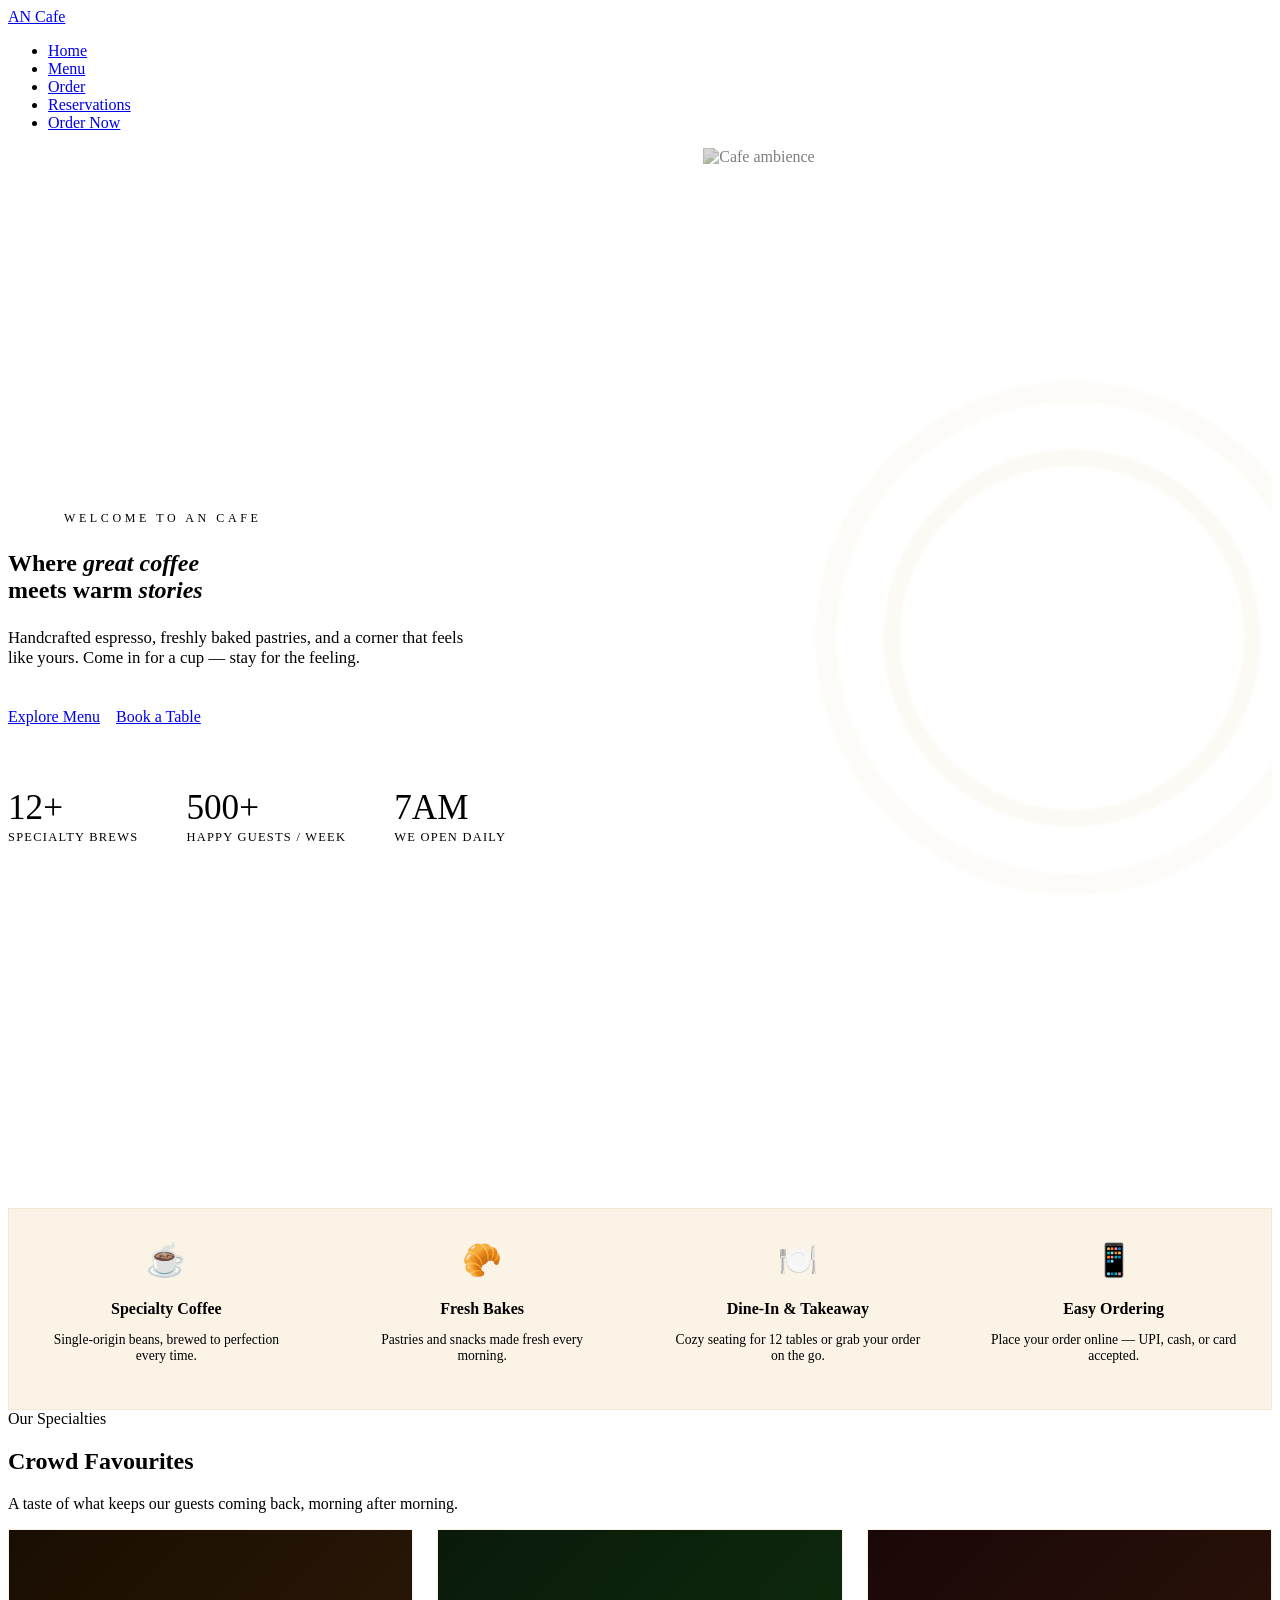
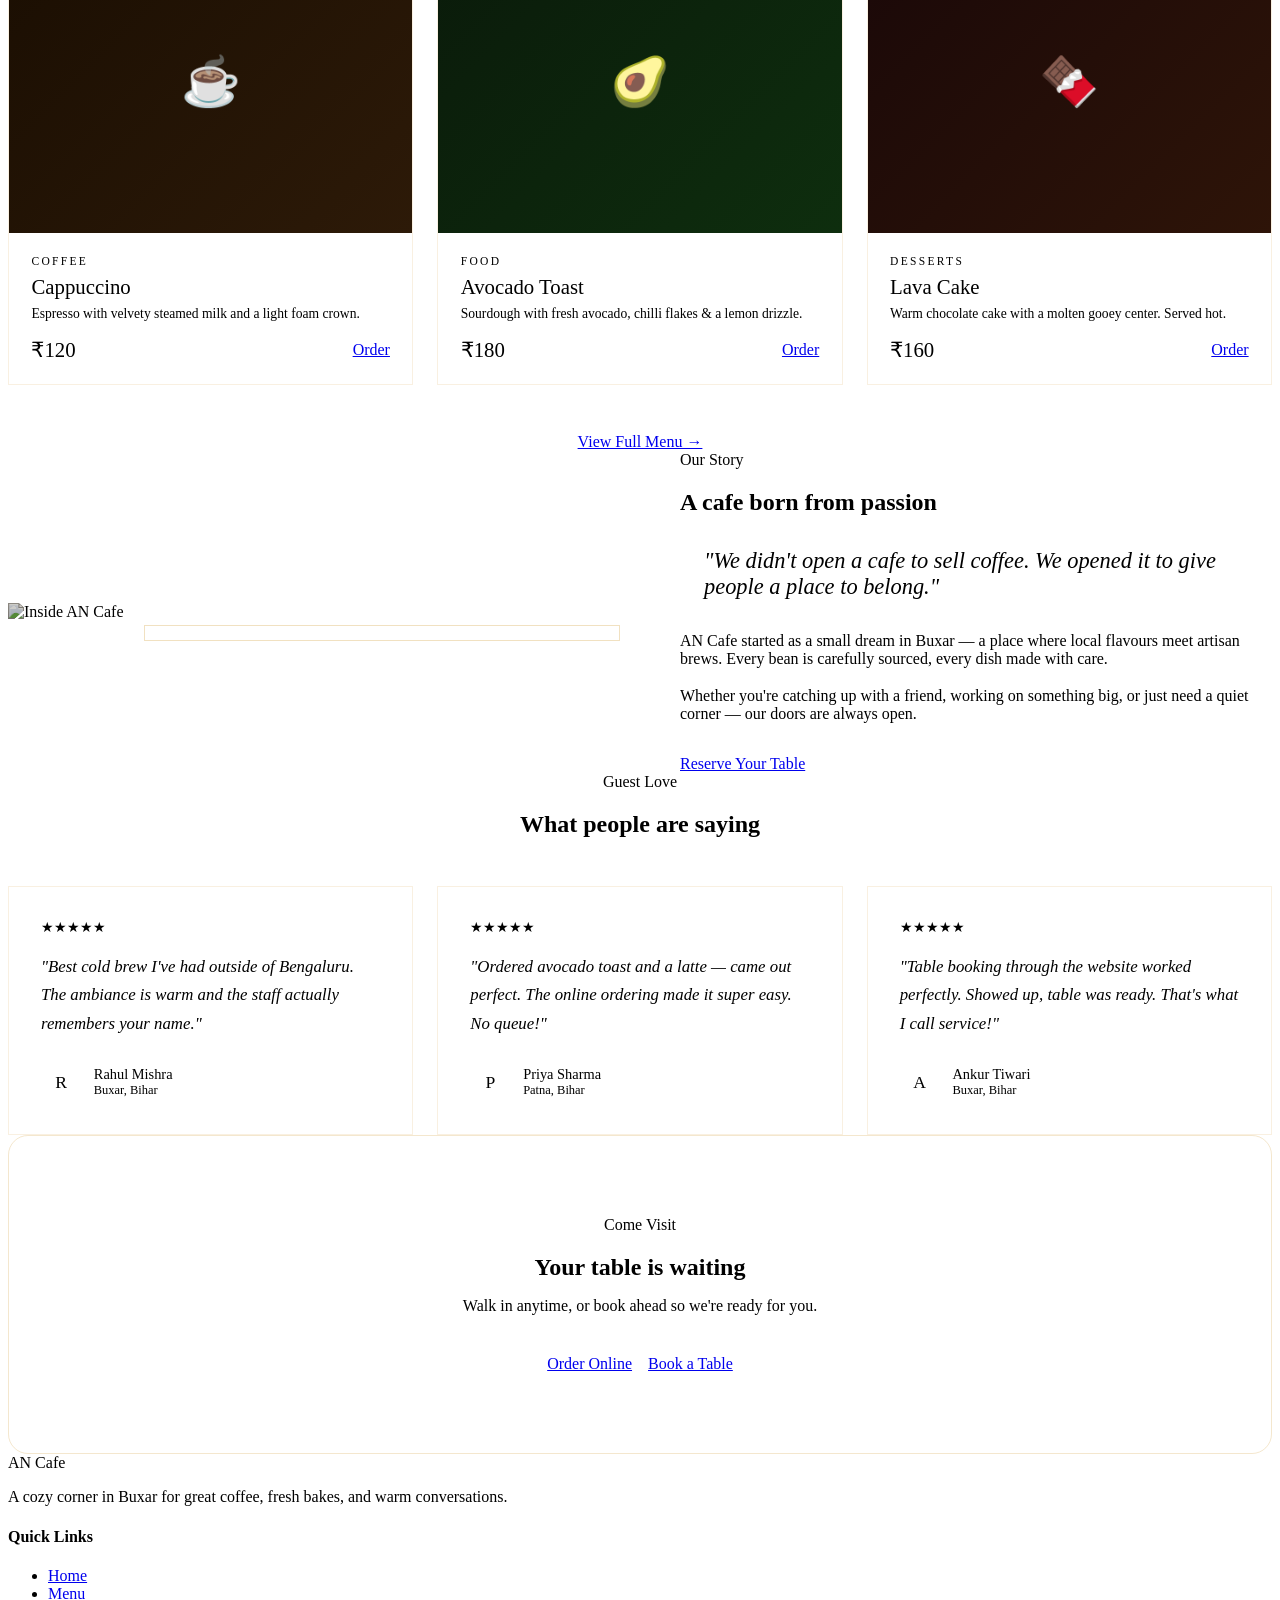
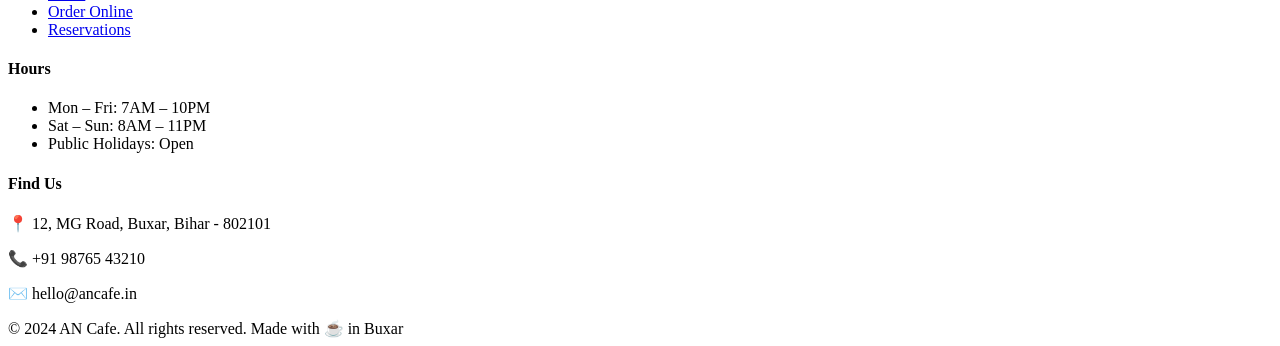
==== index.html @ 09d5941f "Add initial HTML structure for AN Cafe website" ====
<!DOCTYPE html>
<html lang="en">
<head>
  <meta charset="UTF-8" />
  <meta name="viewport" content="width=device-width, initial-scale=1.0" />
  <title>AN Cafe — Every Sip Tells a Story</title>
  <meta name="description" content="AN Cafe — Premium coffee, freshly baked pastries, warm ambience." />
  <link rel="stylesheet" href="css/style.css" />
  <style>
    /* ── Hero ─────────────────────────────────────────────── */
    .hero {
      min-height: 100vh;
      display: flex;
      align-items: center;
      position: relative;
      overflow: hidden;
      padding-top: 5rem;
    }

    .hero-bg {
      position: absolute;
      inset: 0;
      background:
        radial-gradient(ellipse 80% 60% at 60% 40%, rgba(200, 134, 10, 0.08) 0%, transparent 70%),
        radial-gradient(ellipse 50% 80% at 10% 80%, rgba(107, 58, 31, 0.15) 0%, transparent 60%),
        var(--bg-dark);
      z-index: 0;
    }

    /* Floating coffee rings decoration */
    .hero-bg::after {
      content: '';
      position: absolute;
      width: 600px; height: 600px;
      right: -100px; top: 50%;
      transform: translateY(-50%);
      background:
        radial-gradient(circle at 50% 50%, transparent 40%, rgba(200,134,10,0.04) 41%, rgba(200,134,10,0.04) 44%, transparent 45%),
        radial-gradient(circle at 50% 50%, transparent 55%, rgba(200,134,10,0.03) 56%, rgba(200,134,10,0.03) 60%, transparent 61%),
        radial-gradient(circle at 50% 50%, transparent 70%, rgba(200,134,10,0.02) 71%, rgba(200,134,10,0.02) 76%, transparent 77%);
      border-radius: 50%;
    }

    .hero-content {
      position: relative;
      z-index: 1;
      max-width: 640px;
    }

    .hero-eyebrow {
      display: flex;
      align-items: center;
      gap: 1rem;
      margin-bottom: 1.5rem;
    }

    .hero-eyebrow span {
      font-size: 0.75rem;
      font-weight: 500;
      letter-spacing: 0.3em;
      text-transform: uppercase;
      color: var(--gold);
    }

    .hero-eyebrow::before {
      content: '';
      display: block;
      width: 40px; height: 1px;
      background: var(--gold);
    }

    .hero h1 {
      margin-bottom: 1.5rem;
    }

    .hero h1 em {
      font-style: italic;
      color: var(--gold);
    }

    .hero-desc {
      font-size: 1.05rem;
      margin-bottom: 2.5rem;
      max-width: 480px;
    }

    .hero-actions {
      display: flex;
      gap: 1rem;
      flex-wrap: wrap;
      margin-bottom: 4rem;
    }

    .hero-stats {
      display: flex;
      gap: 3rem;
    }

    .hero-stat {}
    .hero-stat .number {
      font-family: var(--font-serif);
      font-size: 2.2rem;
      color: var(--cream);
      line-height: 1;
    }
    .hero-stat .label {
      font-size: 0.78rem;
      letter-spacing: 0.1em;
      text-transform: uppercase;
      color: var(--cream-dim);
      margin-top: 0.3rem;
    }

    .hero-image {
      position: absolute;
      right: 0; top: 0; bottom: 0;
      width: 45%;
      overflow: hidden;
      z-index: 1;
    }

    .hero-image::before {
      content: '';
      position: absolute;
      left: 0; top: 0; bottom: 0;
      width: 200px;
      background: linear-gradient(90deg, var(--bg-dark), transparent);
      z-index: 2;
    }

    .hero-image img {
      width: 100%;
      height: 100%;
      object-fit: cover;
      opacity: 0.5;
      filter: sepia(30%) brightness(0.7);
    }

    /* ── Features row ─────────────────────────────────────── */
    .features-row {
      display: grid;
      grid-template-columns: repeat(4, 1fr);
      gap: 1px;
      background: rgba(200,134,10,0.1);
      border: 1px solid rgba(200,134,10,0.1);
      border-radius: var(--radius);
      overflow: hidden;
      margin-top: 5rem;
    }

    .feature-item {
      background: var(--bg-section);
      padding: 2rem;
      text-align: center;
      transition: var(--transition);
    }

    .feature-item:hover { background: var(--bg-card); }

    .feature-icon {
      font-size: 2rem;
      margin-bottom: 1rem;
    }

    .feature-item h4 {
      font-size: 1rem;
      margin-bottom: 0.4rem;
    }

    .feature-item p { font-size: 0.85rem; }

    /* ── About ────────────────────────────────────────────── */
    .about-grid {
      display: grid;
      grid-template-columns: 1fr 1fr;
      gap: 5rem;
      align-items: center;
    }

    .about-image-wrap {
      position: relative;
    }

    .about-image-wrap img {
      width: 100%;
      border-radius: var(--radius);
      filter: sepia(20%) brightness(0.8);
    }

    .about-image-wrap::after {
      content: '';
      position: absolute;
      bottom: -20px; right: -20px;
      width: 80%; height: 80%;
      border: 1px solid rgba(200,134,10,0.25);
      border-radius: var(--radius);
      z-index: -1;
    }

    .about-quote {
      font-family: var(--font-serif);
      font-size: 1.4rem;
      font-style: italic;
      color: var(--cream-dim);
      padding-left: 1.5rem;
      border-left: 2px solid var(--gold);
      margin: 2rem 0;
    }

    /* ── Featured Menu ────────────────────────────────────── */
    .featured-grid {
      display: grid;
      grid-template-columns: repeat(3, 1fr);
      gap: 1.5rem;
    }

    .menu-card {
      background: var(--bg-card);
      border: 1px solid rgba(200, 134, 10, 0.12);
      border-radius: var(--radius);
      overflow: hidden;
      transition: var(--transition);
      cursor: pointer;
    }

    .menu-card:hover {
      border-color: rgba(200, 134, 10, 0.35);
      transform: translateY(-6px);
      box-shadow: 0 16px 40px rgba(0,0,0,0.5);
    }

    .menu-card-img {
      width: 100%;
      aspect-ratio: 4/3;
      object-fit: cover;
      filter: sepia(15%) brightness(0.85);
      transition: var(--transition);
    }

    .menu-card:hover .menu-card-img {
      filter: sepia(5%) brightness(0.95);
      transform: scale(1.03);
    }

    .menu-card-body { padding: 1.4rem; }

    .menu-card-cat {
      font-size: 0.72rem;
      letter-spacing: 0.2em;
      text-transform: uppercase;
      color: var(--gold);
      margin-bottom: 0.5rem;
    }

    .menu-card-name {
      font-family: var(--font-serif);
      font-size: 1.3rem;
      margin-bottom: 0.4rem;
    }

    .menu-card-desc {
      font-size: 0.85rem;
      color: var(--cream-dim);
      margin-bottom: 1rem;
    }

    .menu-card-footer {
      display: flex;
      align-items: center;
      justify-content: space-between;
    }

    .menu-card-price {
      font-family: var(--font-serif);
      font-size: 1.3rem;
      color: var(--gold-light);
    }

    /* ── Testimonials ─────────────────────────────────────── */
    .testimonials-grid {
      display: grid;
      grid-template-columns: repeat(3, 1fr);
      gap: 1.5rem;
    }

    .testimonial-card {
      background: var(--bg-card);
      border: 1px solid rgba(200,134,10,0.12);
      border-radius: var(--radius);
      padding: 2rem;
    }

    .testimonial-stars { color: var(--gold); font-size: 0.9rem; margin-bottom: 1rem; }

    .testimonial-text {
      font-family: var(--font-serif);
      font-style: italic;
      font-size: 1.05rem;
      color: var(--cream-dim);
      line-height: 1.7;
      margin-bottom: 1.5rem;
    }

    .testimonial-author {
      display: flex;
      align-items: center;
      gap: 0.8rem;
    }

    .testimonial-avatar {
      width: 40px; height: 40px;
      border-radius: 50%;
      background: var(--gold-dim);
      display: flex;
      align-items: center;
      justify-content: center;
      font-family: var(--font-serif);
      font-size: 1.1rem;
      color: var(--cream);
    }

    .testimonial-name { font-size: 0.9rem; font-weight: 500; color: var(--cream); }
    .testimonial-loc  { font-size: 0.78rem; color: var(--cream-dim); }

    /* ── CTA Banner ───────────────────────────────────────── */
    .cta-banner {
      background:
        radial-gradient(ellipse at 30% 50%, rgba(200,134,10,0.12) 0%, transparent 60%),
        var(--bg-section);
      border: 1px solid rgba(200,134,10,0.2);
      border-radius: 20px;
      padding: 5rem 4rem;
      text-align: center;
      position: relative;
      overflow: hidden;
    }

    .cta-banner h2 { margin-bottom: 1rem; }
    .cta-banner p  { margin-bottom: 2.5rem; }

    @media (max-width: 900px) {
      .hero-image  { display: none; }
      .about-grid  { grid-template-columns: 1fr; gap: 2.5rem; }
      .features-row { grid-template-columns: 1fr 1fr; }
      .featured-grid { grid-template-columns: 1fr 1fr; }
      .testimonials-grid { grid-template-columns: 1fr; }
    }

    @media (max-width: 600px) {
      .features-row { grid-template-columns: 1fr; }
      .featured-grid { grid-template-columns: 1fr; }
      .hero-stats    { gap: 2rem; }
      .cta-banner    { padding: 3rem 1.5rem; }
    }
  </style>
</head>
<body>

<!-- ── Navbar ─────────────────────────────────────────────── -->
<nav class="navbar">
  <a href="index.html" class="nav-logo">AN <span>Cafe</span></a>
  <ul class="nav-links">
    <li><a href="index.html" class="active">Home</a></li>
    <li><a href="menu.html">Menu</a></li>
    <li><a href="order.html">Order</a></li>
    <li><a href="order.html#booking">Reservations</a></li>
    <li><a href="order.html" class="nav-cta">Order Now</a></li>
  </ul>
  <div class="nav-hamburger">
    <span></span><span></span><span></span>
  </div>
</nav>

<!-- ── Hero ───────────────────────────────────────────────── -->
<section class="hero">
  <div class="hero-bg"></div>
  <div class="container">
    <div class="hero-content">
      <div class="hero-eyebrow"><span>Welcome to AN Cafe</span></div>
      <h1>
        Where <em>great coffee</em><br>
        meets warm <em>stories</em>
      </h1>
      <p class="hero-desc">
        Handcrafted espresso, freshly baked pastries, and a corner that feels like yours.
        Come in for a cup — stay for the feeling.
      </p>
      <div class="hero-actions">
        <a href="menu.html" class="btn btn-primary btn-lg">Explore Menu</a>
        <a href="order.html#booking" class="btn btn-outline btn-lg">Book a Table</a>
      </div>
      <div class="hero-stats">
        <div class="hero-stat">
          <div class="number">12+</div>
          <div class="label">Specialty Brews</div>
        </div>
        <div class="hero-stat">
          <div class="number">500+</div>
          <div class="label">Happy Guests / Week</div>
        </div>
        <div class="hero-stat">
          <div class="number">7AM</div>
          <div class="label">We Open Daily</div>
        </div>
      </div>
    </div>
  </div>
  <div class="hero-image">
    <img src="https://images.unsplash.com/photo-1495474472287-4d71bcdd2085?w=900&auto=format&fit=crop&q=60" alt="Cafe ambience" />
  </div>
</section>

<!-- ── Features ───────────────────────────────────────────── -->
<section class="section">
  <div class="container">
    <div class="features-row fade-in">
      <div class="feature-item">
        <div class="feature-icon">☕</div>
        <h4>Specialty Coffee</h4>
        <p>Single-origin beans, brewed to perfection every time.</p>
      </div>
      <div class="feature-item">
        <div class="feature-icon">🥐</div>
        <h4>Fresh Bakes</h4>
        <p>Pastries and snacks made fresh every morning.</p>
      </div>
      <div class="feature-item">
        <div class="feature-icon">🍽️</div>
        <h4>Dine-In & Takeaway</h4>
        <p>Cozy seating for 12 tables or grab your order on the go.</p>
      </div>
      <div class="feature-item">
        <div class="feature-icon">📱</div>
        <h4>Easy Ordering</h4>
        <p>Place your order online — UPI, cash, or card accepted.</p>
      </div>
    </div>
  </div>
</section>

<!-- ── Featured Menu ──────────────────────────────────────── -->
<section class="section section-alt">
  <div class="container">
    <div class="fade-in">
      <span class="section-label">Our Specialties</span>
      <h2 class="section-title">Crowd Favourites</h2>
      <p class="section-subtitle">A taste of what keeps our guests coming back, morning after morning.</p>
    </div>

    <div class="featured-grid" id="featured-items">
      <!-- Loaded from JS or static fallback below -->
      <div class="menu-card fade-in">
        <div style="width:100%;aspect-ratio:4/3;background:linear-gradient(135deg,#1a0e02,#2d1a08);display:flex;align-items:center;justify-content:center;font-size:3rem;">☕</div>
        <div class="menu-card-body">
          <div class="menu-card-cat">Coffee</div>
          <div class="menu-card-name">Cappuccino</div>
          <div class="menu-card-desc">Espresso with velvety steamed milk and a light foam crown.</div>
          <div class="menu-card-footer">
            <span class="menu-card-price">₹120</span>
            <a href="order.html" class="btn btn-primary btn-sm">Order</a>
          </div>
        </div>
      </div>
      <div class="menu-card fade-in" style="transition-delay:0.1s">
        <div style="width:100%;aspect-ratio:4/3;background:linear-gradient(135deg,#0a1a0a,#0e2e0e);display:flex;align-items:center;justify-content:center;font-size:3rem;">🥑</div>
        <div class="menu-card-body">
          <div class="menu-card-cat">Food</div>
          <div class="menu-card-name">Avocado Toast</div>
          <div class="menu-card-desc">Sourdough with fresh avocado, chilli flakes & a lemon drizzle.</div>
          <div class="menu-card-footer">
            <span class="menu-card-price">₹180</span>
            <a href="order.html" class="btn btn-primary btn-sm">Order</a>
          </div>
        </div>
      </div>
      <div class="menu-card fade-in" style="transition-delay:0.2s">
        <div style="width:100%;aspect-ratio:4/3;background:linear-gradient(135deg,#1a0808,#2e1408);display:flex;align-items:center;justify-content:center;font-size:3rem;">🍫</div>
        <div class="menu-card-body">
          <div class="menu-card-cat">Desserts</div>
          <div class="menu-card-name">Lava Cake</div>
          <div class="menu-card-desc">Warm chocolate cake with a molten gooey center. Served hot.</div>
          <div class="menu-card-footer">
            <span class="menu-card-price">₹160</span>
            <a href="order.html" class="btn btn-primary btn-sm">Order</a>
          </div>
        </div>
      </div>
    </div>

    <div style="text-align:center;margin-top:3rem;">
      <a href="menu.html" class="btn btn-outline btn-lg">View Full Menu →</a>
    </div>
  </div>
</section>

<!-- ── About ───────────────────────────────────────────────── -->
<section class="section">
  <div class="container">
    <div class="about-grid">
      <div class="about-image-wrap fade-in">
        <img src="https://images.unsplash.com/photo-1501339847302-ac426a4a7cbb?w=700&auto=format&fit=crop&q=60" alt="Inside AN Cafe" />
      </div>
      <div class="fade-in" style="transition-delay:0.15s">
        <span class="section-label">Our Story</span>
        <h2 class="section-title">A cafe born from passion</h2>
        <div class="divider"></div>
        <blockquote class="about-quote">
          "We didn't open a cafe to sell coffee. We opened it to give people a place to belong."
        </blockquote>
        <p style="margin-bottom:1.2rem;">
          AN Cafe started as a small dream in Buxar — a place where local flavours meet artisan brews. 
          Every bean is carefully sourced, every dish made with care.
        </p>
        <p style="margin-bottom:2rem;">
          Whether you're catching up with a friend, working on something big, or just need a quiet 
          corner — our doors are always open.
        </p>
        <a href="order.html#booking" class="btn btn-primary">Reserve Your Table</a>
      </div>
    </div>
  </div>
</section>

<!-- ── Testimonials ────────────────────────────────────────── -->
<section class="section section-alt">
  <div class="container">
    <div class="fade-in" style="text-align:center;max-width:500px;margin:0 auto 3rem;">
      <span class="section-label">Guest Love</span>
      <h2>What people are saying</h2>
    </div>
    <div class="testimonials-grid">
      <div class="testimonial-card fade-in">
        <div class="testimonial-stars">★★★★★</div>
        <p class="testimonial-text">"Best cold brew I've had outside of Bengaluru. The ambiance is warm and the staff actually remembers your name."</p>
        <div class="testimonial-author">
          <div class="testimonial-avatar">R</div>
          <div>
            <div class="testimonial-name">Rahul Mishra</div>
            <div class="testimonial-loc">Buxar, Bihar</div>
          </div>
        </div>
      </div>
      <div class="testimonial-card fade-in" style="transition-delay:0.1s">
        <div class="testimonial-stars">★★★★★</div>
        <p class="testimonial-text">"Ordered avocado toast and a latte — came out perfect. The online ordering made it super easy. No queue!"</p>
        <div class="testimonial-author">
          <div class="testimonial-avatar">P</div>
          <div>
            <div class="testimonial-name">Priya Sharma</div>
            <div class="testimonial-loc">Patna, Bihar</div>
          </div>
        </div>
      </div>
      <div class="testimonial-card fade-in" style="transition-delay:0.2s">
        <div class="testimonial-stars">★★★★★</div>
        <p class="testimonial-text">"Table booking through the website worked perfectly. Showed up, table was ready. That's what I call service!"</p>
        <div class="testimonial-author">
          <div class="testimonial-avatar">A</div>
          <div>
            <div class="testimonial-name">Ankur Tiwari</div>
            <div class="testimonial-loc">Buxar, Bihar</div>
          </div>
        </div>
      </div>
    </div>
  </div>
</section>

<!-- ── CTA ─────────────────────────────────────────────────── -->
<section class="section">
  <div class="container">
    <div class="cta-banner fade-in">
      <span class="section-label">Come Visit</span>
      <h2>Your table is waiting</h2>
      <p>Walk in anytime, or book ahead so we're ready for you.</p>
      <div style="display:flex;gap:1rem;justify-content:center;flex-wrap:wrap;">
        <a href="order.html" class="btn btn-primary btn-lg">Order Online</a>
        <a href="order.html#booking" class="btn btn-outline btn-lg">Book a Table</a>
      </div>
    </div>
  </div>
</section>

<!-- ── Footer ──────────────────────────────────────────────── -->
<footer class="footer">
  <div class="container">
    <div class="footer-grid">
      <div class="footer-brand">
        <span class="nav-logo">AN <span>Cafe</span></span>
        <p>A cozy corner in Buxar for great coffee, fresh bakes, and warm conversations.</p>
      </div>
      <div class="footer-col">
        <h4>Quick Links</h4>
        <ul>
          <li><a href="index.html">Home</a></li>
          <li><a href="menu.html">Menu</a></li>
          <li><a href="order.html">Order Online</a></li>
          <li><a href="order.html#booking">Reservations</a></li>
        </ul>
      </div>
      <div class="footer-col">
        <h4>Hours</h4>
        <ul>
          <li><a>Mon – Fri: 7AM – 10PM</a></li>
          <li><a>Sat – Sun: 8AM – 11PM</a></li>
          <li><a>Public Holidays: Open</a></li>
        </ul>
      </div>
      <div class="footer-col footer-info">
        <h4>Find Us</h4>
        <p>📍 12, MG Road, Buxar, Bihar - 802101</p>
        <p>📞 +91 98765 43210</p>
        <p>✉️ hello@ancafe.in</p>
      </div>
    </div>
    <div class="footer-bottom">
      <span>© 2024 AN Cafe. All rights reserved.</span>
      <span>Made with ☕ in Buxar</span>
    </div>
  </div>
</footer>

<script src="js/config.js"></script>
<script src="js/main.js"></script>
</body>
  </html>
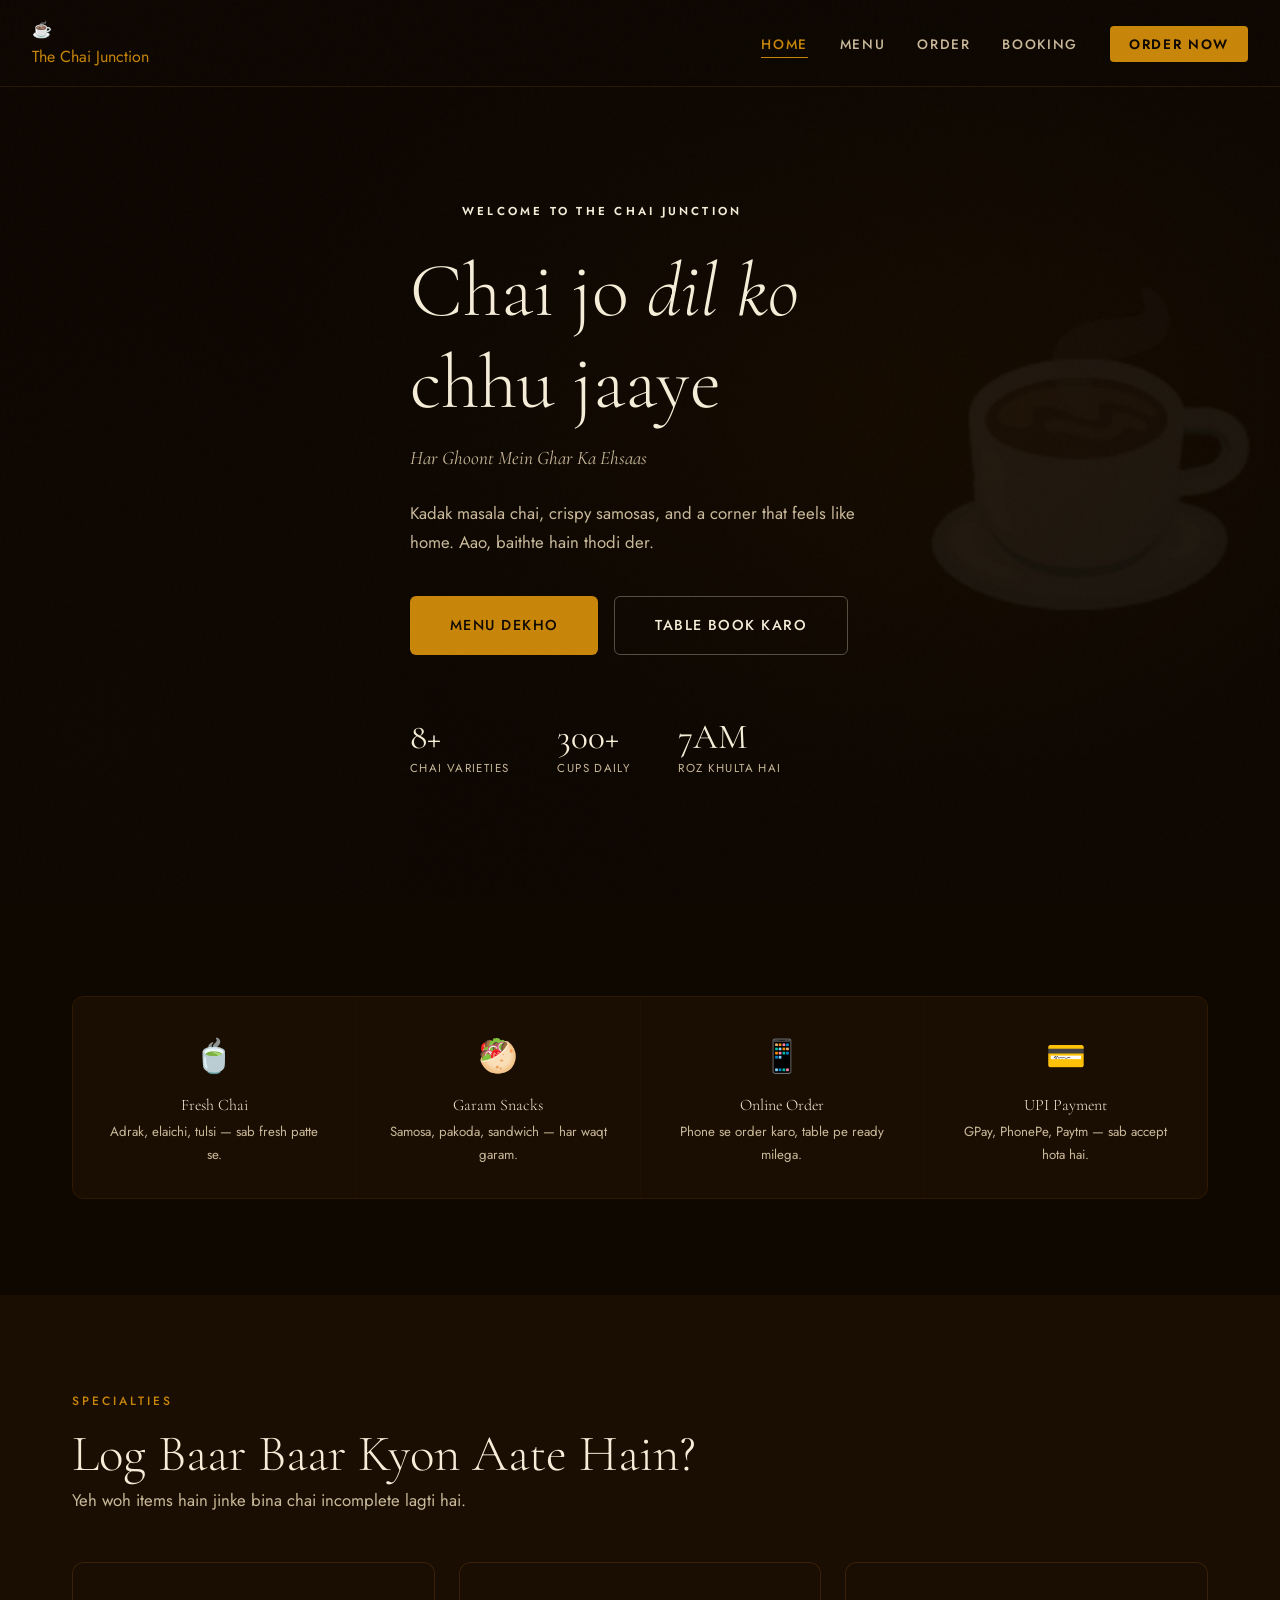
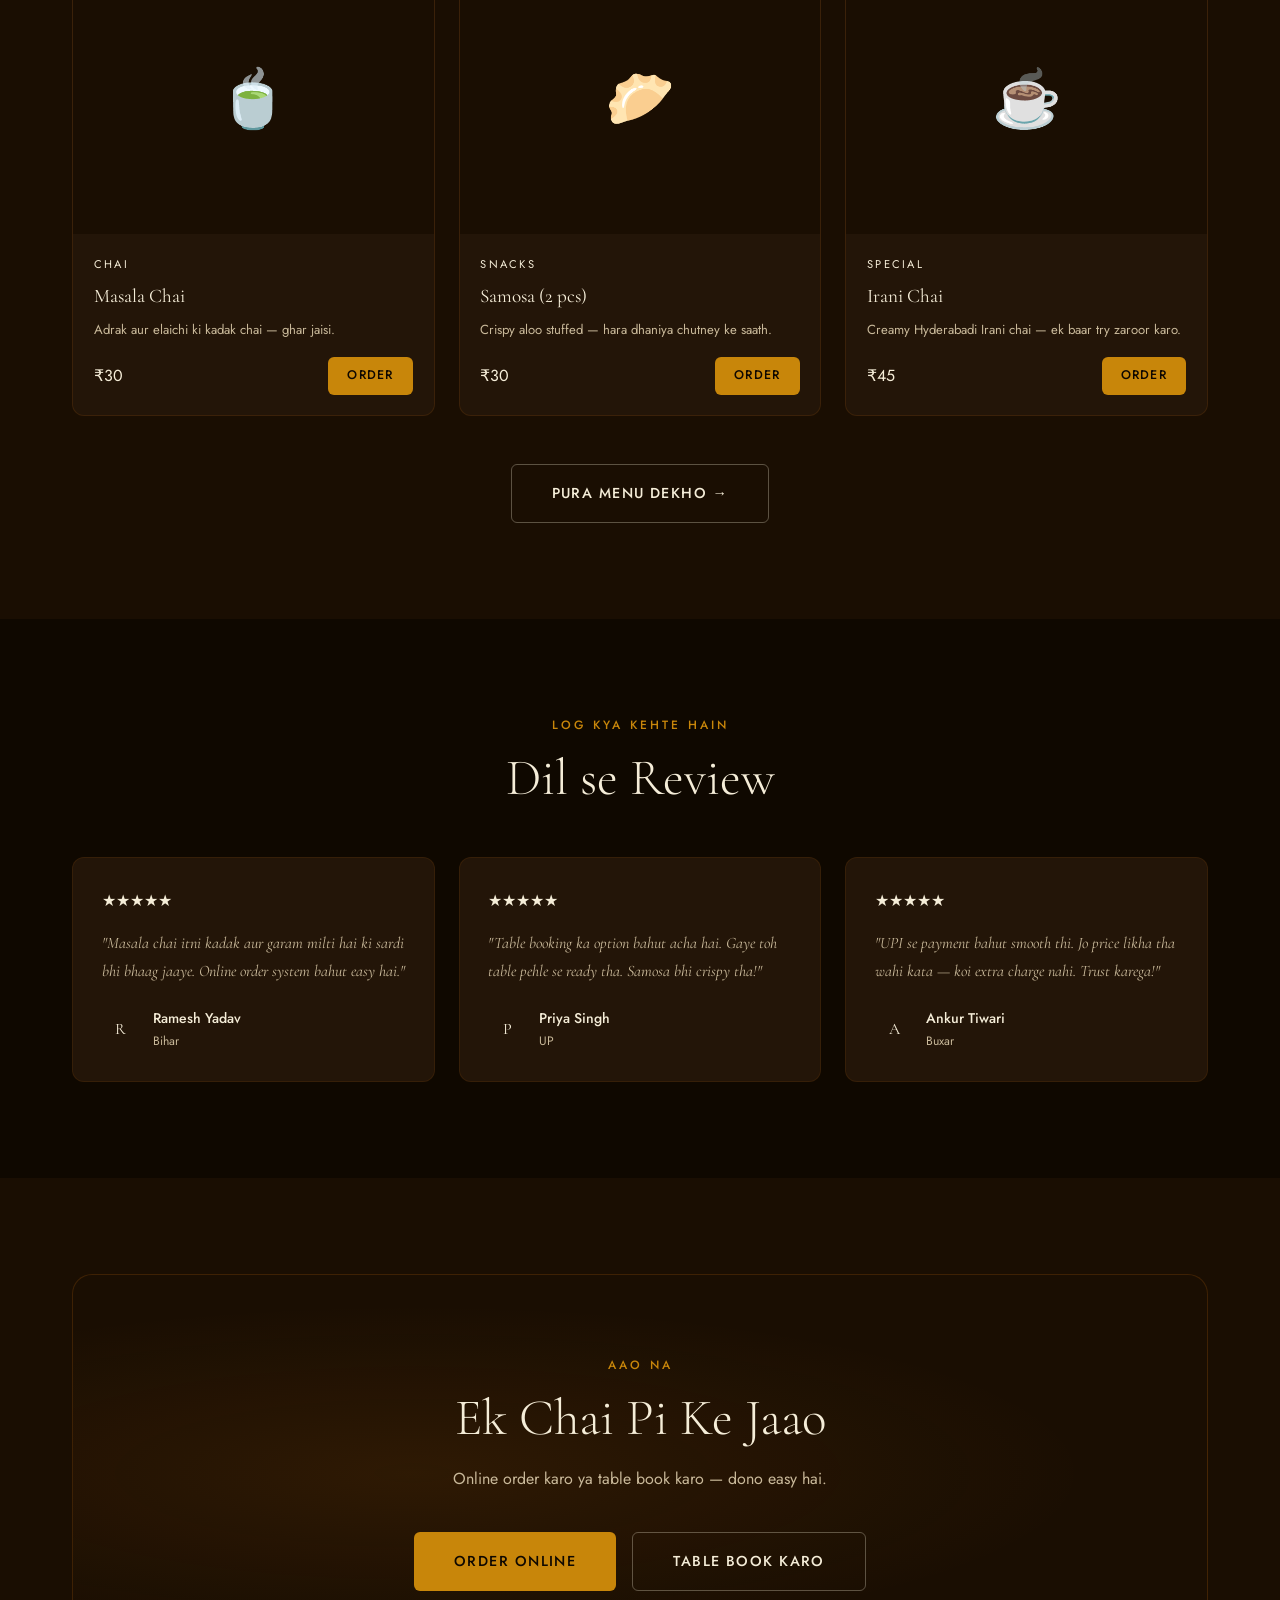
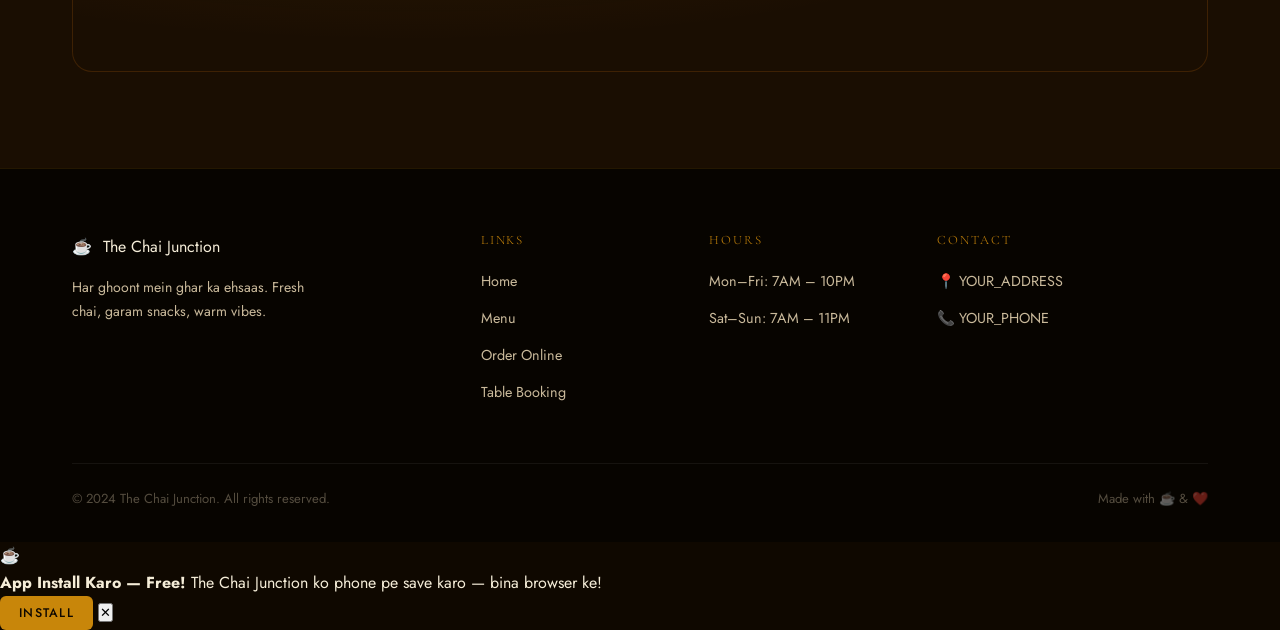
==== commit cfaea82f: "Update index.html" ====
--- a/index.html
+++ b/index.html
@@ -3,351 +3,171 @@
 <head>
   <meta charset="UTF-8" />
   <meta name="viewport" content="width=device-width, initial-scale=1.0" />
-  <title>AN Cafe — Every Sip Tells a Story</title>
-  <meta name="description" content="AN Cafe — Premium coffee, freshly baked pastries, warm ambience." />
+  <title>The Chai Junction — Har Ghoont Mein Ghar Ka Ehsaas</title>
+  <meta name="description" content="The Chai Junction — Fresh chai, crispy snacks, cozy tables. Order online or book your table." />
+  <meta name="theme-color" content="#c8860a" />
+
+  <!-- PWA Tags -->
+  <link rel="manifest" href="manifest.json" />
+  <link rel="apple-touch-icon" href="icons/icon-192.png" />
+  <meta name="apple-mobile-web-app-capable" content="yes" />
+  <meta name="apple-mobile-web-app-status-bar-style" content="black-translucent" />
+  <meta name="apple-mobile-web-app-title" content="Chai Junction" />
+
+  <!-- Favicon -->
+  <link rel="icon" type="image/svg+xml" href="icons/favicon.svg" />
+
+  <!-- Open Graph (for sharing) -->
+  <meta property="og:title"       content="The Chai Junction" />
+  <meta property="og:description" content="Har Ghoont Mein Ghar Ka Ehsaas" />
+  <meta property="og:type"        content="website" />
+
   <link rel="stylesheet" href="css/style.css" />
   <style>
-    /* ── Hero ─────────────────────────────────────────────── */
+    /* ── Hero ─────────────────────────────────────────── */
     .hero {
       min-height: 100vh;
-      display: flex;
-      align-items: center;
-      position: relative;
-      overflow: hidden;
-      padding-top: 5rem;
-    }
-
+      display: flex; align-items: center;
+      position: relative; overflow: hidden; padding-top: 5rem;
+    }
+
+    /* Background image — replace with your actual logo/image */
     .hero-bg {
-      position: absolute;
-      inset: 0;
+      position: absolute; inset: 0; z-index: 0;
+      /*
+        🔁 APNI IMAGE YAHAN DAALO:
+        background-image: url('images/your-hero.jpg');
+        ya background-image: url('images/your-logo.png');
+      */
       background:
-        radial-gradient(ellipse 80% 60% at 60% 40%, rgba(200, 134, 10, 0.08) 0%, transparent 70%),
-        radial-gradient(ellipse 50% 80% at 10% 80%, rgba(107, 58, 31, 0.15) 0%, transparent 60%),
+        radial-gradient(ellipse 70% 70% at 65% 45%, rgba(224,123,16,0.10) 0%, transparent 65%),
+        radial-gradient(ellipse 50% 90% at 5%  80%, rgba(92, 46, 10, 0.20) 0%, transparent 60%),
         var(--bg-dark);
-      z-index: 0;
-    }
-
-    /* Floating coffee rings decoration */
+      background-size: cover;
+      background-position: center;
+      background-repeat: no-repeat;
+    }
+
+    /* Dark overlay so text stays readable over any background image */
     .hero-bg::after {
       content: '';
+      position: absolute; inset: 0;
+      background: linear-gradient(
+        105deg,
+        rgba(12,6,0,0.92) 0%,
+        rgba(12,6,0,0.70) 55%,
+        rgba(12,6,0,0.30) 100%
+      );
+    }
+
+    /* Large logo mark in hero bg right side */
+    .hero-logo-watermark {
       position: absolute;
-      width: 600px; height: 600px;
-      right: -100px; top: 50%;
+      right: -60px; top: 50%;
       transform: translateY(-50%);
-      background:
-        radial-gradient(circle at 50% 50%, transparent 40%, rgba(200,134,10,0.04) 41%, rgba(200,134,10,0.04) 44%, transparent 45%),
-        radial-gradient(circle at 50% 50%, transparent 55%, rgba(200,134,10,0.03) 56%, rgba(200,134,10,0.03) 60%, transparent 61%),
-        radial-gradient(circle at 50% 50%, transparent 70%, rgba(200,134,10,0.02) 71%, rgba(200,134,10,0.02) 76%, transparent 77%);
-      border-radius: 50%;
+      width: 500px; height: 500px;
+      z-index: 1;
+      opacity: 0.06;
+      pointer-events: none;
+      /*
+        🔁 APNA LOGO IMAGE YAHAN DAALO (watermark effect ke liye):
+        background-image: url('images/logo.png');
+        background-size: contain; background-repeat: no-repeat; background-position: center;
+      */
+      font-size: 18rem;
+      display: flex; align-items: center; justify-content: center;
     }
 
     .hero-content {
-      position: relative;
-      z-index: 1;
-      max-width: 640px;
+      position: relative; z-index: 2;
+      max-width: 620px;
     }
 
     .hero-eyebrow {
-      display: flex;
-      align-items: center;
-      gap: 1rem;
+      display: flex; align-items: center; gap: 1rem;
       margin-bottom: 1.5rem;
     }
-
-    .hero-eyebrow span {
-      font-size: 0.75rem;
-      font-weight: 500;
-      letter-spacing: 0.3em;
-      text-transform: uppercase;
-      color: var(--gold);
-    }
-
-    .hero-eyebrow::before {
-      content: '';
-      display: block;
-      width: 40px; height: 1px;
-      background: var(--gold);
-    }
-
-    .hero h1 {
-      margin-bottom: 1.5rem;
-    }
-
-    .hero h1 em {
-      font-style: italic;
-      color: var(--gold);
-    }
-
-    .hero-desc {
-      font-size: 1.05rem;
-      margin-bottom: 2.5rem;
-      max-width: 480px;
-    }
-
-    .hero-actions {
-      display: flex;
-      gap: 1rem;
-      flex-wrap: wrap;
-      margin-bottom: 4rem;
-    }
-
-    .hero-stats {
-      display: flex;
-      gap: 3rem;
-    }
-
-    .hero-stat {}
-    .hero-stat .number {
+    .hero-eyebrow::before { content:''; display:block; width:36px; height:1px; background:var(--saffron); }
+    .hero-eyebrow span { font-size:0.72rem; font-weight:600; letter-spacing:0.28em; text-transform:uppercase; color:var(--saffron); }
+
+    .hero h1 { margin-bottom: 0.8rem; }
+    .hero h1 em { font-style: italic; color: var(--saffron); }
+
+    .hero-hindi {
       font-family: var(--font-serif);
-      font-size: 2.2rem;
-      color: var(--cream);
-      line-height: 1;
-    }
-    .hero-stat .label {
-      font-size: 0.78rem;
-      letter-spacing: 0.1em;
-      text-transform: uppercase;
-      color: var(--cream-dim);
-      margin-top: 0.3rem;
-    }
-
-    .hero-image {
-      position: absolute;
-      right: 0; top: 0; bottom: 0;
-      width: 45%;
-      overflow: hidden;
-      z-index: 1;
-    }
-
-    .hero-image::before {
-      content: '';
-      position: absolute;
-      left: 0; top: 0; bottom: 0;
-      width: 200px;
-      background: linear-gradient(90deg, var(--bg-dark), transparent);
-      z-index: 2;
-    }
-
-    .hero-image img {
-      width: 100%;
-      height: 100%;
-      object-fit: cover;
-      opacity: 0.5;
-      filter: sepia(30%) brightness(0.7);
-    }
-
-    /* ── Features row ─────────────────────────────────────── */
-    .features-row {
-      display: grid;
-      grid-template-columns: repeat(4, 1fr);
-      gap: 1px;
-      background: rgba(200,134,10,0.1);
-      border: 1px solid rgba(200,134,10,0.1);
-      border-radius: var(--radius);
-      overflow: hidden;
-      margin-top: 5rem;
-    }
-
-    .feature-item {
-      background: var(--bg-section);
-      padding: 2rem;
-      text-align: center;
-      transition: var(--transition);
-    }
-
-    .feature-item:hover { background: var(--bg-card); }
-
-    .feature-icon {
-      font-size: 2rem;
-      margin-bottom: 1rem;
-    }
-
-    .feature-item h4 {
-      font-size: 1rem;
-      margin-bottom: 0.4rem;
-    }
-
-    .feature-item p { font-size: 0.85rem; }
-
-    /* ── About ────────────────────────────────────────────── */
-    .about-grid {
-      display: grid;
-      grid-template-columns: 1fr 1fr;
-      gap: 5rem;
-      align-items: center;
-    }
-
-    .about-image-wrap {
-      position: relative;
-    }
-
-    .about-image-wrap img {
-      width: 100%;
-      border-radius: var(--radius);
-      filter: sepia(20%) brightness(0.8);
-    }
-
-    .about-image-wrap::after {
-      content: '';
-      position: absolute;
-      bottom: -20px; right: -20px;
-      width: 80%; height: 80%;
-      border: 1px solid rgba(200,134,10,0.25);
-      border-radius: var(--radius);
-      z-index: -1;
-    }
-
-    .about-quote {
-      font-family: var(--font-serif);
-      font-size: 1.4rem;
+      font-size: 1.2rem;
       font-style: italic;
       color: var(--cream-dim);
-      padding-left: 1.5rem;
-      border-left: 2px solid var(--gold);
-      margin: 2rem 0;
-    }
-
-    /* ── Featured Menu ────────────────────────────────────── */
-    .featured-grid {
-      display: grid;
-      grid-template-columns: repeat(3, 1fr);
-      gap: 1.5rem;
-    }
+      margin-bottom: 1.5rem;
+    }
+
+    .hero-desc { font-size: 1.05rem; margin-bottom: 2.5rem; max-width: 460px; }
+
+    .hero-actions { display: flex; gap: 1rem; flex-wrap: wrap; margin-bottom: 4rem; }
+
+    .hero-stats { display: flex; gap: 3rem; }
+    .hero-stat .number { font-family:var(--font-serif); font-size:2.2rem; color:var(--cream); line-height:1; }
+    .hero-stat .label  { font-size:0.72rem; letter-spacing:0.12em; text-transform:uppercase; color:var(--cream-dim); margin-top:0.3rem; }
+
+    /* ── Features ─────────────────────────────────────── */
+    .features-row {
+      display: grid; grid-template-columns: repeat(4, 1fr);
+      gap: 1px; background: rgba(224,123,16,0.08);
+      border: 1px solid rgba(224,123,16,0.08); border-radius: var(--radius); overflow: hidden;
+    }
+    .feature-item { background: var(--bg-section); padding: 2rem; text-align: center; transition: var(--transition); }
+    .feature-item:hover { background: var(--bg-card); }
+    .feature-icon { font-size: 2rem; margin-bottom: 0.8rem; }
+    .feature-item h4 { font-size: 1rem; margin-bottom: 0.35rem; }
+    .feature-item p  { font-size: 0.83rem; }
+
+    /* ── Featured Menu ────────────────────────────────── */
+    .featured-grid { display: grid; grid-template-columns: repeat(3, 1fr); gap: 1.5rem; }
 
     .menu-card {
       background: var(--bg-card);
-      border: 1px solid rgba(200, 134, 10, 0.12);
-      border-radius: var(--radius);
-      overflow: hidden;
-      transition: var(--transition);
-      cursor: pointer;
-    }
-
-    .menu-card:hover {
-      border-color: rgba(200, 134, 10, 0.35);
-      transform: translateY(-6px);
-      box-shadow: 0 16px 40px rgba(0,0,0,0.5);
-    }
-
-    .menu-card-img {
-      width: 100%;
-      aspect-ratio: 4/3;
-      object-fit: cover;
-      filter: sepia(15%) brightness(0.85);
-      transition: var(--transition);
-    }
-
-    .menu-card:hover .menu-card-img {
-      filter: sepia(5%) brightness(0.95);
-      transform: scale(1.03);
-    }
-
-    .menu-card-body { padding: 1.4rem; }
-
-    .menu-card-cat {
-      font-size: 0.72rem;
-      letter-spacing: 0.2em;
-      text-transform: uppercase;
-      color: var(--gold);
-      margin-bottom: 0.5rem;
-    }
-
-    .menu-card-name {
-      font-family: var(--font-serif);
-      font-size: 1.3rem;
-      margin-bottom: 0.4rem;
-    }
-
-    .menu-card-desc {
-      font-size: 0.85rem;
-      color: var(--cream-dim);
-      margin-bottom: 1rem;
-    }
-
-    .menu-card-footer {
-      display: flex;
-      align-items: center;
-      justify-content: space-between;
-    }
-
-    .menu-card-price {
-      font-family: var(--font-serif);
-      font-size: 1.3rem;
-      color: var(--gold-light);
-    }
-
-    /* ── Testimonials ─────────────────────────────────────── */
-    .testimonials-grid {
-      display: grid;
-      grid-template-columns: repeat(3, 1fr);
-      gap: 1.5rem;
-    }
-
-    .testimonial-card {
-      background: var(--bg-card);
-      border: 1px solid rgba(200,134,10,0.12);
-      border-radius: var(--radius);
-      padding: 2rem;
-    }
-
-    .testimonial-stars { color: var(--gold); font-size: 0.9rem; margin-bottom: 1rem; }
-
-    .testimonial-text {
-      font-family: var(--font-serif);
-      font-style: italic;
-      font-size: 1.05rem;
-      color: var(--cream-dim);
-      line-height: 1.7;
-      margin-bottom: 1.5rem;
-    }
-
-    .testimonial-author {
-      display: flex;
-      align-items: center;
-      gap: 0.8rem;
-    }
-
-    .testimonial-avatar {
-      width: 40px; height: 40px;
-      border-radius: 50%;
-      background: var(--gold-dim);
-      display: flex;
-      align-items: center;
-      justify-content: center;
-      font-family: var(--font-serif);
-      font-size: 1.1rem;
-      color: var(--cream);
-    }
-
-    .testimonial-name { font-size: 0.9rem; font-weight: 500; color: var(--cream); }
-    .testimonial-loc  { font-size: 0.78rem; color: var(--cream-dim); }
-
-    /* ── CTA Banner ───────────────────────────────────────── */
+      border: 1px solid rgba(224,123,16,0.12);
+      border-radius: var(--radius); overflow: hidden; transition: var(--transition);
+    }
+    .menu-card:hover { border-color: rgba(224,123,16,0.4); transform: translateY(-6px); box-shadow: 0 16px 40px rgba(0,0,0,0.6); }
+
+    .menu-card-emoji {
+      width: 100%; aspect-ratio: 4/3;
+      display: flex; align-items: center; justify-content: center;
+      font-size: 3.5rem; background: var(--bg-section);
+    }
+    .menu-card-body { padding: 1.3rem; }
+    .menu-card-cat  { font-size: 0.7rem; letter-spacing: 0.2em; text-transform: uppercase; color: var(--saffron); margin-bottom: 0.4rem; }
+    .menu-card-name { font-family: var(--font-serif); font-size: 1.2rem; margin-bottom: 0.4rem; }
+    .menu-card-desc { font-size: 0.82rem; color: var(--cream-dim); margin-bottom: 1rem; }
+    .menu-card-footer { display: flex; align-items: center; justify-content: space-between; }
+
+    /* ── Testimonials ─────────────────────────────────── */
+    .testi-grid { display: grid; grid-template-columns: repeat(3,1fr); gap: 1.5rem; }
+    .testi-card { background:var(--bg-card); border:1px solid rgba(224,123,16,0.1); border-radius:var(--radius); padding:1.8rem; }
+    .testi-stars { color:var(--saffron); margin-bottom:1rem; }
+    .testi-text  { font-family:var(--font-serif); font-style:italic; font-size:1rem; color:var(--cream-dim); margin-bottom:1.4rem; line-height:1.7; }
+    .testi-author { display:flex; align-items:center; gap:0.8rem; }
+    .testi-avatar { width:38px; height:38px; border-radius:50%; background:var(--saffron-dim); display:flex; align-items:center; justify-content:center; font-family:var(--font-serif); font-size:1rem; color:var(--cream); }
+    .testi-name { font-size:0.88rem; font-weight:500; color:var(--cream); }
+    .testi-loc  { font-size:0.76rem; color:var(--cream-dim); }
+
+    /* ── CTA banner ───────────────────────────────────── */
     .cta-banner {
-      background:
-        radial-gradient(ellipse at 30% 50%, rgba(200,134,10,0.12) 0%, transparent 60%),
-        var(--bg-section);
-      border: 1px solid rgba(200,134,10,0.2);
-      border-radius: 20px;
-      padding: 5rem 4rem;
-      text-align: center;
-      position: relative;
-      overflow: hidden;
-    }
-
+      background: radial-gradient(ellipse at 30% 50%, rgba(224,123,16,0.1) 0%, transparent 60%), var(--bg-section);
+      border: 1px solid rgba(224,123,16,0.18);
+      border-radius: 20px; padding: 5rem 4rem; text-align: center;
+    }
     .cta-banner h2 { margin-bottom: 1rem; }
     .cta-banner p  { margin-bottom: 2.5rem; }
 
     @media (max-width: 900px) {
-      .hero-image  { display: none; }
-      .about-grid  { grid-template-columns: 1fr; gap: 2.5rem; }
-      .features-row { grid-template-columns: 1fr 1fr; }
-      .featured-grid { grid-template-columns: 1fr 1fr; }
-      .testimonials-grid { grid-template-columns: 1fr; }
-    }
-
+      .features-row   { grid-template-columns: 1fr 1fr; }
+      .featured-grid  { grid-template-columns: 1fr 1fr; }
+      .testi-grid     { grid-template-columns: 1fr; }
+    }
     @media (max-width: 600px) {
-      .features-row { grid-template-columns: 1fr; }
+      .features-row  { grid-template-columns: 1fr; }
       .featured-grid { grid-template-columns: 1fr; }
       .hero-stats    { gap: 2rem; }
       .cta-banner    { padding: 3rem 1.5rem; }
@@ -358,55 +178,50 @@
 
 <!-- ── Navbar ─────────────────────────────────────────────── -->
 <nav class="navbar">
-  <a href="index.html" class="nav-logo">AN <span>Cafe</span></a>
+  <a href="index.html" class="nav-logo-wrap">
+    <!--
+      🔁 APNA LOGO IMAGE YAHAN DAALO:
+      <img src="images/logo.png" alt="The Chai Junction" class="nav-logo-img" />
+    -->
+    <div class="nav-logo-icon">☕</div>
+    <span class="nav-logo-text">The <span>Chai</span> Junction</span>
+  </a>
   <ul class="nav-links">
     <li><a href="index.html" class="active">Home</a></li>
     <li><a href="menu.html">Menu</a></li>
     <li><a href="order.html">Order</a></li>
-    <li><a href="order.html#booking">Reservations</a></li>
+    <li><a href="order.html#booking">Booking</a></li>
     <li><a href="order.html" class="nav-cta">Order Now</a></li>
   </ul>
-  <div class="nav-hamburger">
-    <span></span><span></span><span></span>
-  </div>
+  <div class="nav-hamburger"><span></span><span></span><span></span></div>
 </nav>
 
 <!-- ── Hero ───────────────────────────────────────────────── -->
 <section class="hero">
   <div class="hero-bg"></div>
+  <div class="hero-logo-watermark">☕</div>
   <div class="container">
     <div class="hero-content">
-      <div class="hero-eyebrow"><span>Welcome to AN Cafe</span></div>
+      <div class="hero-eyebrow"><span>Welcome to The Chai Junction</span></div>
       <h1>
-        Where <em>great coffee</em><br>
-        meets warm <em>stories</em>
+        Chai jo <em>dil ko</em><br>
+        chhu jaaye
       </h1>
+      <p class="hero-hindi">Har Ghoont Mein Ghar Ka Ehsaas</p>
       <p class="hero-desc">
-        Handcrafted espresso, freshly baked pastries, and a corner that feels like yours.
-        Come in for a cup — stay for the feeling.
+        Kadak masala chai, crispy samosas, and a corner that feels like home.
+        Aao, baithte hain thodi der.
       </p>
       <div class="hero-actions">
-        <a href="menu.html" class="btn btn-primary btn-lg">Explore Menu</a>
-        <a href="order.html#booking" class="btn btn-outline btn-lg">Book a Table</a>
+        <a href="menu.html" class="btn btn-primary btn-lg">Menu Dekho</a>
+        <a href="order.html#booking" class="btn btn-outline btn-lg">Table Book Karo</a>
       </div>
       <div class="hero-stats">
-        <div class="hero-stat">
-          <div class="number">12+</div>
-          <div class="label">Specialty Brews</div>
-        </div>
-        <div class="hero-stat">
-          <div class="number">500+</div>
-          <div class="label">Happy Guests / Week</div>
-        </div>
-        <div class="hero-stat">
-          <div class="number">7AM</div>
-          <div class="label">We Open Daily</div>
-        </div>
-      </div>
-    </div>
-  </div>
-  <div class="hero-image">
-    <img src="https://images.unsplash.com/photo-1495474472287-4d71bcdd2085?w=900&auto=format&fit=crop&q=60" alt="Cafe ambience" />
+        <div class="hero-stat"><div class="number">8+</div><div class="label">Chai Varieties</div></div>
+        <div class="hero-stat"><div class="number">300+</div><div class="label">Cups Daily</div></div>
+        <div class="hero-stat"><div class="number">7AM</div><div class="label">Roz Khulta Hai</div></div>
+      </div>
+    </div>
   </div>
 </section>
 
@@ -414,168 +229,112 @@
 <section class="section">
   <div class="container">
     <div class="features-row fade-in">
-      <div class="feature-item">
-        <div class="feature-icon">☕</div>
-        <h4>Specialty Coffee</h4>
-        <p>Single-origin beans, brewed to perfection every time.</p>
-      </div>
-      <div class="feature-item">
-        <div class="feature-icon">🥐</div>
-        <h4>Fresh Bakes</h4>
-        <p>Pastries and snacks made fresh every morning.</p>
-      </div>
-      <div class="feature-item">
-        <div class="feature-icon">🍽️</div>
-        <h4>Dine-In & Takeaway</h4>
-        <p>Cozy seating for 12 tables or grab your order on the go.</p>
-      </div>
-      <div class="feature-item">
-        <div class="feature-icon">📱</div>
-        <h4>Easy Ordering</h4>
-        <p>Place your order online — UPI, cash, or card accepted.</p>
-      </div>
-    </div>
-  </div>
-</section>
-
-<!-- ── Featured Menu ──────────────────────────────────────── -->
+      <div class="feature-item"><div class="feature-icon">🍵</div><h4>Fresh Chai</h4><p>Adrak, elaichi, tulsi — sab fresh patte se.</p></div>
+      <div class="feature-item"><div class="feature-icon">🥙</div><h4>Garam Snacks</h4><p>Samosa, pakoda, sandwich — har waqt garam.</p></div>
+      <div class="feature-item"><div class="feature-icon">📱</div><h4>Online Order</h4><p>Phone se order karo, table pe ready milega.</p></div>
+      <div class="feature-item"><div class="feature-icon">💳</div><h4>UPI Payment</h4><p>GPay, PhonePe, Paytm — sab accept hota hai.</p></div>
+    </div>
+  </div>
+</section>
+
+<!-- ── Featured Items ──────────────────────────────────────── -->
 <section class="section section-alt">
   <div class="container">
     <div class="fade-in">
-      <span class="section-label">Our Specialties</span>
-      <h2 class="section-title">Crowd Favourites</h2>
-      <p class="section-subtitle">A taste of what keeps our guests coming back, morning after morning.</p>
-    </div>
-
-    <div class="featured-grid" id="featured-items">
-      <!-- Loaded from JS or static fallback below -->
+      <span class="section-label">Specialties</span>
+      <h2>Log Baar Baar Kyon Aate Hain?</h2>
+      <p class="section-subtitle">Yeh woh items hain jinke bina chai incomplete lagti hai.</p>
+    </div>
+    <div class="featured-grid">
       <div class="menu-card fade-in">
-        <div style="width:100%;aspect-ratio:4/3;background:linear-gradient(135deg,#1a0e02,#2d1a08);display:flex;align-items:center;justify-content:center;font-size:3rem;">☕</div>
+        <div class="menu-card-emoji">🍵</div>
         <div class="menu-card-body">
-          <div class="menu-card-cat">Coffee</div>
-          <div class="menu-card-name">Cappuccino</div>
-          <div class="menu-card-desc">Espresso with velvety steamed milk and a light foam crown.</div>
+          <div class="menu-card-cat">Chai</div>
+          <div class="menu-card-name">Masala Chai</div>
+          <div class="menu-card-desc">Adrak aur elaichi ki kadak chai — ghar jaisi.</div>
           <div class="menu-card-footer">
-            <span class="menu-card-price">₹120</span>
+            <span class="price-tag">₹30</span>
             <a href="order.html" class="btn btn-primary btn-sm">Order</a>
           </div>
         </div>
       </div>
       <div class="menu-card fade-in" style="transition-delay:0.1s">
-        <div style="width:100%;aspect-ratio:4/3;background:linear-gradient(135deg,#0a1a0a,#0e2e0e);display:flex;align-items:center;justify-content:center;font-size:3rem;">🥑</div>
+        <div class="menu-card-emoji">🥟</div>
         <div class="menu-card-body">
-          <div class="menu-card-cat">Food</div>
-          <div class="menu-card-name">Avocado Toast</div>
-          <div class="menu-card-desc">Sourdough with fresh avocado, chilli flakes & a lemon drizzle.</div>
+          <div class="menu-card-cat">Snacks</div>
+          <div class="menu-card-name">Samosa (2 pcs)</div>
+          <div class="menu-card-desc">Crispy aloo stuffed — hara dhaniya chutney ke saath.</div>
           <div class="menu-card-footer">
-            <span class="menu-card-price">₹180</span>
+            <span class="price-tag">₹30</span>
             <a href="order.html" class="btn btn-primary btn-sm">Order</a>
           </div>
         </div>
       </div>
       <div class="menu-card fade-in" style="transition-delay:0.2s">
-        <div style="width:100%;aspect-ratio:4/3;background:linear-gradient(135deg,#1a0808,#2e1408);display:flex;align-items:center;justify-content:center;font-size:3rem;">🍫</div>
+        <div class="menu-card-emoji">☕</div>
         <div class="menu-card-body">
-          <div class="menu-card-cat">Desserts</div>
-          <div class="menu-card-name">Lava Cake</div>
-          <div class="menu-card-desc">Warm chocolate cake with a molten gooey center. Served hot.</div>
+          <div class="menu-card-cat">Special</div>
+          <div class="menu-card-name">Irani Chai</div>
+          <div class="menu-card-desc">Creamy Hyderabadi Irani chai — ek baar try zaroor karo.</div>
           <div class="menu-card-footer">
-            <span class="menu-card-price">₹160</span>
+            <span class="price-tag">₹45</span>
             <a href="order.html" class="btn btn-primary btn-sm">Order</a>
           </div>
         </div>
       </div>
     </div>
-
     <div style="text-align:center;margin-top:3rem;">
-      <a href="menu.html" class="btn btn-outline btn-lg">View Full Menu →</a>
-    </div>
-  </div>
-</section>
-
-<!-- ── About ───────────────────────────────────────────────── -->
+      <a href="menu.html" class="btn btn-outline btn-lg">Pura Menu Dekho →</a>
+    </div>
+  </div>
+</section>
+
+<!-- ── Testimonials ────────────────────────────────────────── -->
 <section class="section">
   <div class="container">
-    <div class="about-grid">
-      <div class="about-image-wrap fade-in">
-        <img src="https://images.unsplash.com/photo-1501339847302-ac426a4a7cbb?w=700&auto=format&fit=crop&q=60" alt="Inside AN Cafe" />
-      </div>
-      <div class="fade-in" style="transition-delay:0.15s">
-        <span class="section-label">Our Story</span>
-        <h2 class="section-title">A cafe born from passion</h2>
-        <div class="divider"></div>
-        <blockquote class="about-quote">
-          "We didn't open a cafe to sell coffee. We opened it to give people a place to belong."
-        </blockquote>
-        <p style="margin-bottom:1.2rem;">
-          AN Cafe started as a small dream in Buxar — a place where local flavours meet artisan brews. 
-          Every bean is carefully sourced, every dish made with care.
-        </p>
-        <p style="margin-bottom:2rem;">
-          Whether you're catching up with a friend, working on something big, or just need a quiet 
-          corner — our doors are always open.
-        </p>
-        <a href="order.html#booking" class="btn btn-primary">Reserve Your Table</a>
-      </div>
-    </div>
-  </div>
-</section>
-
-<!-- ── Testimonials ────────────────────────────────────────── -->
+    <div class="fade-in" style="text-align:center;max-width:480px;margin:0 auto 3rem;">
+      <span class="section-label">Log Kya Kehte Hain</span>
+      <h2>Dil se Review</h2>
+    </div>
+    <div class="testi-grid">
+      <div class="testi-card fade-in">
+        <div class="testi-stars">★★★★★</div>
+        <p class="testi-text">"Masala chai itni kadak aur garam milti hai ki sardi bhi bhaag jaaye. Online order system bahut easy hai."</p>
+        <div class="testi-author">
+          <div class="testi-avatar">R</div>
+          <div><div class="testi-name">Ramesh Yadav</div><div class="testi-loc">Bihar</div></div>
+        </div>
+      </div>
+      <div class="testi-card fade-in" style="transition-delay:0.1s">
+        <div class="testi-stars">★★★★★</div>
+        <p class="testi-text">"Table booking ka option bahut acha hai. Gaye toh table pehle se ready tha. Samosa bhi crispy tha!"</p>
+        <div class="testi-author">
+          <div class="testi-avatar">P</div>
+          <div><div class="testi-name">Priya Singh</div><div class="testi-loc">UP</div></div>
+        </div>
+      </div>
+      <div class="testi-card fade-in" style="transition-delay:0.2s">
+        <div class="testi-stars">★★★★★</div>
+        <p class="testi-text">"UPI se payment bahut smooth thi. Jo price likha tha wahi kata — koi extra charge nahi. Trust karega!"</p>
+        <div class="testi-author">
+          <div class="testi-avatar">A</div>
+          <div><div class="testi-name">Ankur Tiwari</div><div class="testi-loc">Buxar</div></div>
+        </div>
+      </div>
+    </div>
+  </div>
+</section>
+
+<!-- ── CTA ─────────────────────────────────────────────────── -->
 <section class="section section-alt">
   <div class="container">
-    <div class="fade-in" style="text-align:center;max-width:500px;margin:0 auto 3rem;">
-      <span class="section-label">Guest Love</span>
-      <h2>What people are saying</h2>
-    </div>
-    <div class="testimonials-grid">
-      <div class="testimonial-card fade-in">
-        <div class="testimonial-stars">★★★★★</div>
-        <p class="testimonial-text">"Best cold brew I've had outside of Bengaluru. The ambiance is warm and the staff actually remembers your name."</p>
-        <div class="testimonial-author">
-          <div class="testimonial-avatar">R</div>
-          <div>
-            <div class="testimonial-name">Rahul Mishra</div>
-            <div class="testimonial-loc">Buxar, Bihar</div>
-          </div>
-        </div>
-      </div>
-      <div class="testimonial-card fade-in" style="transition-delay:0.1s">
-        <div class="testimonial-stars">★★★★★</div>
-        <p class="testimonial-text">"Ordered avocado toast and a latte — came out perfect. The online ordering made it super easy. No queue!"</p>
-        <div class="testimonial-author">
-          <div class="testimonial-avatar">P</div>
-          <div>
-            <div class="testimonial-name">Priya Sharma</div>
-            <div class="testimonial-loc">Patna, Bihar</div>
-          </div>
-        </div>
-      </div>
-      <div class="testimonial-card fade-in" style="transition-delay:0.2s">
-        <div class="testimonial-stars">★★★★★</div>
-        <p class="testimonial-text">"Table booking through the website worked perfectly. Showed up, table was ready. That's what I call service!"</p>
-        <div class="testimonial-author">
-          <div class="testimonial-avatar">A</div>
-          <div>
-            <div class="testimonial-name">Ankur Tiwari</div>
-            <div class="testimonial-loc">Buxar, Bihar</div>
-          </div>
-        </div>
-      </div>
-    </div>
-  </div>
-</section>
-
-<!-- ── CTA ─────────────────────────────────────────────────── -->
-<section class="section">
-  <div class="container">
     <div class="cta-banner fade-in">
-      <span class="section-label">Come Visit</span>
-      <h2>Your table is waiting</h2>
-      <p>Walk in anytime, or book ahead so we're ready for you.</p>
+      <span class="section-label">Aao Na</span>
+      <h2>Ek Chai Pi Ke Jaao</h2>
+      <p>Online order karo ya table book karo — dono easy hai.</p>
       <div style="display:flex;gap:1rem;justify-content:center;flex-wrap:wrap;">
         <a href="order.html" class="btn btn-primary btn-lg">Order Online</a>
-        <a href="order.html#booking" class="btn btn-outline btn-lg">Book a Table</a>
+        <a href="order.html#booking" class="btn btn-outline btn-lg">Table Book Karo</a>
       </div>
     </div>
   </div>
@@ -585,43 +344,56 @@
 <footer class="footer">
   <div class="container">
     <div class="footer-grid">
-      <div class="footer-brand">
-        <span class="nav-logo">AN <span>Cafe</span></span>
-        <p>A cozy corner in Buxar for great coffee, fresh bakes, and warm conversations.</p>
+      <div>
+        <div class="nav-logo-wrap" style="margin-bottom:1rem;display:inline-flex;">
+          <div class="nav-logo-icon">☕</div>
+          <span class="nav-logo-text" style="margin-left:0.7rem;">The <span>Chai</span> Junction</span>
+        </div>
+        <p style="font-size:0.88rem;max-width:240px;">Har ghoont mein ghar ka ehsaas. Fresh chai, garam snacks, warm vibes.</p>
       </div>
       <div class="footer-col">
-        <h4>Quick Links</h4>
+        <h4>Links</h4>
         <ul>
           <li><a href="index.html">Home</a></li>
           <li><a href="menu.html">Menu</a></li>
           <li><a href="order.html">Order Online</a></li>
-          <li><a href="order.html#booking">Reservations</a></li>
+          <li><a href="order.html#booking">Table Booking</a></li>
         </ul>
       </div>
       <div class="footer-col">
         <h4>Hours</h4>
         <ul>
-          <li><a>Mon – Fri: 7AM – 10PM</a></li>
-          <li><a>Sat – Sun: 8AM – 11PM</a></li>
-          <li><a>Public Holidays: Open</a></li>
+          <li><a>Mon–Fri: 7AM – 10PM</a></li>
+          <li><a>Sat–Sun: 7AM – 11PM</a></li>
         </ul>
       </div>
-      <div class="footer-col footer-info">
-        <h4>Find Us</h4>
-        <p>📍 12, MG Road, Buxar, Bihar - 802101</p>
-        <p>📞 +91 98765 43210</p>
-        <p>✉️ hello@ancafe.in</p>
+      <div class="footer-col">
+        <h4>Contact</h4>
+        <ul>
+          <li><a>📍 YOUR_ADDRESS</a></li>
+          <li><a>📞 YOUR_PHONE</a></li>
+        </ul>
       </div>
     </div>
     <div class="footer-bottom">
-      <span>© 2024 AN Cafe. All rights reserved.</span>
-      <span>Made with ☕ in Buxar</span>
+      <span>© 2024 The Chai Junction. All rights reserved.</span>
+      <span>Made with ☕ & ❤️</span>
     </div>
   </div>
 </footer>
+
+<!-- ── PWA Install Banner ──────────────────────────────────── -->
+<div class="install-banner" id="install-banner">
+  <div class="icon">☕</div>
+  <div class="text">
+    <strong>App Install Karo — Free!</strong>
+    <span>The Chai Junction ko phone pe save karo — bina browser ke!</span>
+  </div>
+  <button class="btn btn-primary btn-sm" onclick="installPWA()">Install</button>
+  <button class="install-close" onclick="dismissInstallBanner()">✕</button>
+</div>
 
 <script src="js/config.js"></script>
 <script src="js/main.js"></script>
 </body>
-  </html>
-
+</html>
--- a/css/style.css
+++ b/css/style.css
@@ -0,0 +1,433 @@
+/* ============================================================
+   style.css — AN Cafe Global Styles
+   Aesthetic: Warm Artisan · Rich Espresso · Golden Accents
+   ============================================================ */
+
+@import url('https://fonts.googleapis.com/css2?family=Cormorant+Garamond:ital,wght@0,300;0,400;0,600;1,300;1,400&family=Jost:wght@300;400;500;600&display=swap');
+
+/* ── Variables ─────────────────────────────────────────────── */
+:root {
+  --bg-dark:     #0f0800;
+  --bg-section:  #1a0e02;
+  --bg-card:     #231508;
+  --bg-input:    #2a1a08;
+  --cream:       #f5edd8;
+  --cream-dim:   #c9b99a;
+  --gold:        #c8860a;
+  --gold-light:  #e8a82a;
+  --gold-dim:    #7a500a;
+  --brown:       #6b3a1f;
+  --white:       #fff8f0;
+
+  --font-serif:  'Cormorant Garamond', Georgia, serif;
+  --font-sans:   'Jost', sans-serif;
+
+  --radius:      12px;
+  --shadow:      0 8px 32px rgba(0,0,0,0.6);
+  --transition:  all 0.3s cubic-bezier(0.4, 0, 0.2, 1);
+}
+
+/* ── Reset ──────────────────────────────────────────────────── */
+*, *::before, *::after { box-sizing: border-box; margin: 0; padding: 0; }
+
+html { scroll-behavior: smooth; }
+
+body {
+  font-family: var(--font-sans);
+  background: var(--bg-dark);
+  color: var(--cream);
+  line-height: 1.7;
+  font-size: 16px;
+  overflow-x: hidden;
+}
+
+/* Grain texture overlay */
+body::before {
+  content: '';
+  position: fixed;
+  inset: 0;
+  background-image: url("data:image/svg+xml,%3Csvg viewBox='0 0 256 256' xmlns='http://www.w3.org/2000/svg'%3E%3Cfilter id='noise'%3E%3CfeTurbulence type='fractalNoise' baseFrequency='0.9' numOctaves='4' stitchTiles='stitch'/%3E%3C/filter%3E%3Crect width='100%25' height='100%25' filter='url(%23noise)' opacity='0.04'/%3E%3C/svg%3E");
+  pointer-events: none;
+  z-index: 9999;
+  opacity: 0.4;
+}
+
+/* ── Typography ─────────────────────────────────────────────── */
+h1, h2, h3, h4 {
+  font-family: var(--font-serif);
+  font-weight: 300;
+  line-height: 1.2;
+  color: var(--cream);
+}
+
+h1 { font-size: clamp(2.8rem, 6vw, 5rem); }
+h2 { font-size: clamp(2rem, 4vw, 3.2rem); }
+h3 { font-size: clamp(1.4rem, 2.5vw, 2rem); }
+
+p { color: var(--cream-dim); }
+
+a { color: var(--gold); text-decoration: none; transition: var(--transition); }
+a:hover { color: var(--gold-light); }
+
+/* ── Navbar ─────────────────────────────────────────────────── */
+.navbar {
+  position: fixed;
+  top: 0; left: 0; right: 0;
+  z-index: 1000;
+  padding: 1rem 2rem;
+  display: flex;
+  align-items: center;
+  justify-content: space-between;
+  background: rgba(15, 8, 0, 0.85);
+  backdrop-filter: blur(16px);
+  border-bottom: 1px solid rgba(200, 134, 10, 0.15);
+  transition: var(--transition);
+}
+
+.navbar.scrolled {
+  padding: 0.7rem 2rem;
+  background: rgba(15, 8, 0, 0.97);
+}
+
+.nav-logo {
+  font-family: var(--font-serif);
+  font-size: 1.6rem;
+  font-weight: 600;
+  color: var(--cream);
+  letter-spacing: 0.05em;
+}
+
+.nav-logo span { color: var(--gold); }
+
+.nav-links {
+  display: flex;
+  align-items: center;
+  gap: 2rem;
+  list-style: none;
+}
+
+.nav-links a {
+  font-size: 0.85rem;
+  font-weight: 500;
+  letter-spacing: 0.12em;
+  text-transform: uppercase;
+  color: var(--cream-dim);
+  position: relative;
+}
+
+.nav-links a::after {
+  content: '';
+  position: absolute;
+  bottom: -4px;
+  left: 0;
+  width: 0;
+  height: 1px;
+  background: var(--gold);
+  transition: width 0.3s ease;
+}
+
+.nav-links a:hover, .nav-links a.active {
+  color: var(--gold);
+}
+
+.nav-links a:hover::after, .nav-links a.active::after { width: 100%; }
+
+.nav-cta {
+  background: var(--gold);
+  color: var(--bg-dark) !important;
+  padding: 0.5rem 1.2rem;
+  border-radius: 4px;
+  font-weight: 600 !important;
+}
+
+.nav-cta::after { display: none !important; }
+.nav-cta:hover { background: var(--gold-light) !important; color: var(--bg-dark) !important; }
+
+/* Hamburger */
+.nav-hamburger {
+  display: none;
+  flex-direction: column;
+  gap: 5px;
+  cursor: pointer;
+  padding: 4px;
+}
+
+.nav-hamburger span {
+  display: block;
+  width: 24px; height: 2px;
+  background: var(--cream);
+  transition: var(--transition);
+}
+
+/* ── Buttons ─────────────────────────────────────────────────── */
+.btn {
+  display: inline-flex;
+  align-items: center;
+  gap: 0.5rem;
+  padding: 0.85rem 2rem;
+  border-radius: 6px;
+  font-family: var(--font-sans);
+  font-size: 0.85rem;
+  font-weight: 500;
+  letter-spacing: 0.1em;
+  text-transform: uppercase;
+  cursor: pointer;
+  border: none;
+  transition: var(--transition);
+}
+
+.btn-primary {
+  background: var(--gold);
+  color: var(--bg-dark);
+}
+.btn-primary:hover {
+  background: var(--gold-light);
+  transform: translateY(-2px);
+  box-shadow: 0 6px 20px rgba(200, 134, 10, 0.35);
+}
+
+.btn-outline {
+  background: transparent;
+  color: var(--cream);
+  border: 1px solid rgba(245, 237, 216, 0.3);
+}
+.btn-outline:hover {
+  border-color: var(--gold);
+  color: var(--gold);
+}
+
+.btn-sm { padding: 0.5rem 1.2rem; font-size: 0.78rem; }
+.btn-lg { padding: 1rem 2.5rem; font-size: 0.9rem; }
+
+/* ── Section Layout ──────────────────────────────────────────── */
+.section { padding: 6rem 0; }
+.section-alt { background: var(--bg-section); }
+
+.container {
+  max-width: 1200px;
+  margin: 0 auto;
+  padding: 0 2rem;
+}
+
+.section-label {
+  font-family: var(--font-sans);
+  font-size: 0.75rem;
+  font-weight: 500;
+  letter-spacing: 0.25em;
+  text-transform: uppercase;
+  color: var(--gold);
+  margin-bottom: 0.8rem;
+  display: block;
+}
+
+.section-title {
+  margin-bottom: 1rem;
+}
+
+.section-subtitle {
+  font-size: 1.05rem;
+  color: var(--cream-dim);
+  max-width: 540px;
+  margin-bottom: 3rem;
+}
+
+/* ── Cards ───────────────────────────────────────────────────── */
+.card {
+  background: var(--bg-card);
+  border: 1px solid rgba(200, 134, 10, 0.12);
+  border-radius: var(--radius);
+  overflow: hidden;
+  transition: var(--transition);
+}
+
+.card:hover {
+  border-color: rgba(200, 134, 10, 0.35);
+  transform: translateY(-4px);
+  box-shadow: var(--shadow);
+}
+
+/* ── Forms ───────────────────────────────────────────────────── */
+.form-group {
+  margin-bottom: 1.3rem;
+}
+
+.form-group label {
+  display: block;
+  font-size: 0.8rem;
+  font-weight: 500;
+  letter-spacing: 0.08em;
+  text-transform: uppercase;
+  color: var(--cream-dim);
+  margin-bottom: 0.5rem;
+}
+
+.form-group input,
+.form-group select,
+.form-group textarea {
+  width: 100%;
+  background: var(--bg-input);
+  border: 1px solid rgba(200, 134, 10, 0.2);
+  border-radius: 6px;
+  padding: 0.8rem 1rem;
+  font-family: var(--font-sans);
+  font-size: 0.95rem;
+  color: var(--cream);
+  outline: none;
+  transition: var(--transition);
+}
+
+.form-group input:focus,
+.form-group select:focus,
+.form-group textarea:focus {
+  border-color: var(--gold);
+  box-shadow: 0 0 0 3px rgba(200, 134, 10, 0.12);
+}
+
+.form-group input::placeholder,
+.form-group textarea::placeholder { color: rgba(201, 185, 154, 0.4); }
+
+.form-group select option { background: var(--bg-card); }
+
+/* ── Toast / Alert ───────────────────────────────────────────── */
+.toast-container {
+  position: fixed;
+  bottom: 2rem;
+  right: 2rem;
+  z-index: 9000;
+  display: flex;
+  flex-direction: column;
+  gap: 0.6rem;
+}
+
+.toast {
+  padding: 0.9rem 1.4rem;
+  border-radius: 8px;
+  font-size: 0.88rem;
+  font-weight: 500;
+  min-width: 280px;
+  display: flex;
+  align-items: center;
+  gap: 0.6rem;
+  animation: toastIn 0.3s ease forwards;
+  box-shadow: 0 8px 24px rgba(0,0,0,0.5);
+}
+
+.toast-success { background: #1a3a1a; border: 1px solid #2a6a2a; color: #8fcf8f; }
+.toast-error   { background: #3a1a1a; border: 1px solid #6a2a2a; color: #cf8f8f; }
+.toast-info    { background: #1a2a3a; border: 1px solid #2a4a6a; color: #8fafcf; }
+
+@keyframes toastIn {
+  from { opacity: 0; transform: translateX(20px); }
+  to   { opacity: 1; transform: translateX(0); }
+}
+
+/* ── Divider ─────────────────────────────────────────────────── */
+.divider {
+  width: 60px;
+  height: 1px;
+  background: linear-gradient(90deg, transparent, var(--gold), transparent);
+  margin: 1.5rem 0;
+}
+
+/* ── Loading ─────────────────────────────────────────────────── */
+.loader {
+  width: 32px; height: 32px;
+  border: 2px solid rgba(200, 134, 10, 0.2);
+  border-top-color: var(--gold);
+  border-radius: 50%;
+  animation: spin 0.7s linear infinite;
+  margin: 2rem auto;
+}
+
+@keyframes spin { to { transform: rotate(360deg); } }
+
+/* ── Badge ───────────────────────────────────────────────────── */
+.badge {
+  display: inline-block;
+  padding: 0.2rem 0.7rem;
+  border-radius: 100px;
+  font-size: 0.72rem;
+  font-weight: 600;
+  letter-spacing: 0.05em;
+  text-transform: uppercase;
+}
+
+.badge-gold    { background: rgba(200, 134, 10, 0.2); color: var(--gold-light); border: 1px solid rgba(200, 134, 10, 0.3); }
+.badge-green   { background: rgba(50, 150, 50, 0.2);  color: #6fcf6f; border: 1px solid rgba(50,150,50,0.3); }
+.badge-red     { background: rgba(150, 50, 50, 0.2);  color: #cf6f6f; border: 1px solid rgba(150,50,50,0.3); }
+.badge-blue    { background: rgba(50, 100, 150, 0.2); color: #6fafcf; border: 1px solid rgba(50,100,150,0.3); }
+
+/* ── Footer ──────────────────────────────────────────────────── */
+.footer {
+  background: #070400;
+  padding: 4rem 0 2rem;
+  border-top: 1px solid rgba(200, 134, 10, 0.15);
+}
+
+.footer-grid {
+  display: grid;
+  grid-template-columns: 2fr 1fr 1fr 1.5fr;
+  gap: 3rem;
+  margin-bottom: 3rem;
+}
+
+.footer-brand .nav-logo { font-size: 1.8rem; margin-bottom: 1rem; display: block; }
+.footer-brand p { font-size: 0.9rem; max-width: 260px; }
+
+.footer-col h4 {
+  font-size: 0.8rem;
+  letter-spacing: 0.15em;
+  text-transform: uppercase;
+  color: var(--gold);
+  margin-bottom: 1.2rem;
+}
+
+.footer-col ul { list-style: none; }
+.footer-col ul li { margin-bottom: 0.6rem; }
+.footer-col ul li a { color: var(--cream-dim); font-size: 0.9rem; }
+.footer-col ul li a:hover { color: var(--cream); }
+
+.footer-info p {
+  font-size: 0.88rem;
+  margin-bottom: 0.5rem;
+  display: flex;
+  align-items: flex-start;
+  gap: 0.5rem;
+}
+
+.footer-bottom {
+  border-top: 1px solid rgba(255,255,255,0.06);
+  padding-top: 1.5rem;
+  display: flex;
+  justify-content: space-between;
+  align-items: center;
+  font-size: 0.82rem;
+  color: rgba(201, 185, 154, 0.4);
+}
+
+/* ── Responsive ──────────────────────────────────────────────── */
+@media (max-width: 900px) {
+  .footer-grid { grid-template-columns: 1fr 1fr; gap: 2rem; }
+}
+
+@media (max-width: 768px) {
+  .nav-links { display: none; }
+  .nav-hamburger { display: flex; }
+
+  .nav-links.open {
+    display: flex;
+    flex-direction: column;
+    position: fixed;
+    top: 0; left: 0; right: 0; bottom: 0;
+    background: var(--bg-dark);
+    justify-content: center;
+    align-items: center;
+    gap: 2.5rem;
+    z-index: 999;
+  }
+
+  .nav-links.open a { font-size: 1.4rem; }
+
+  .footer-grid { grid-template-columns: 1fr; gap: 2rem; }
+  .footer-bottom { flex-direction: column; gap: 0.5rem; text-align: center; }
+}
